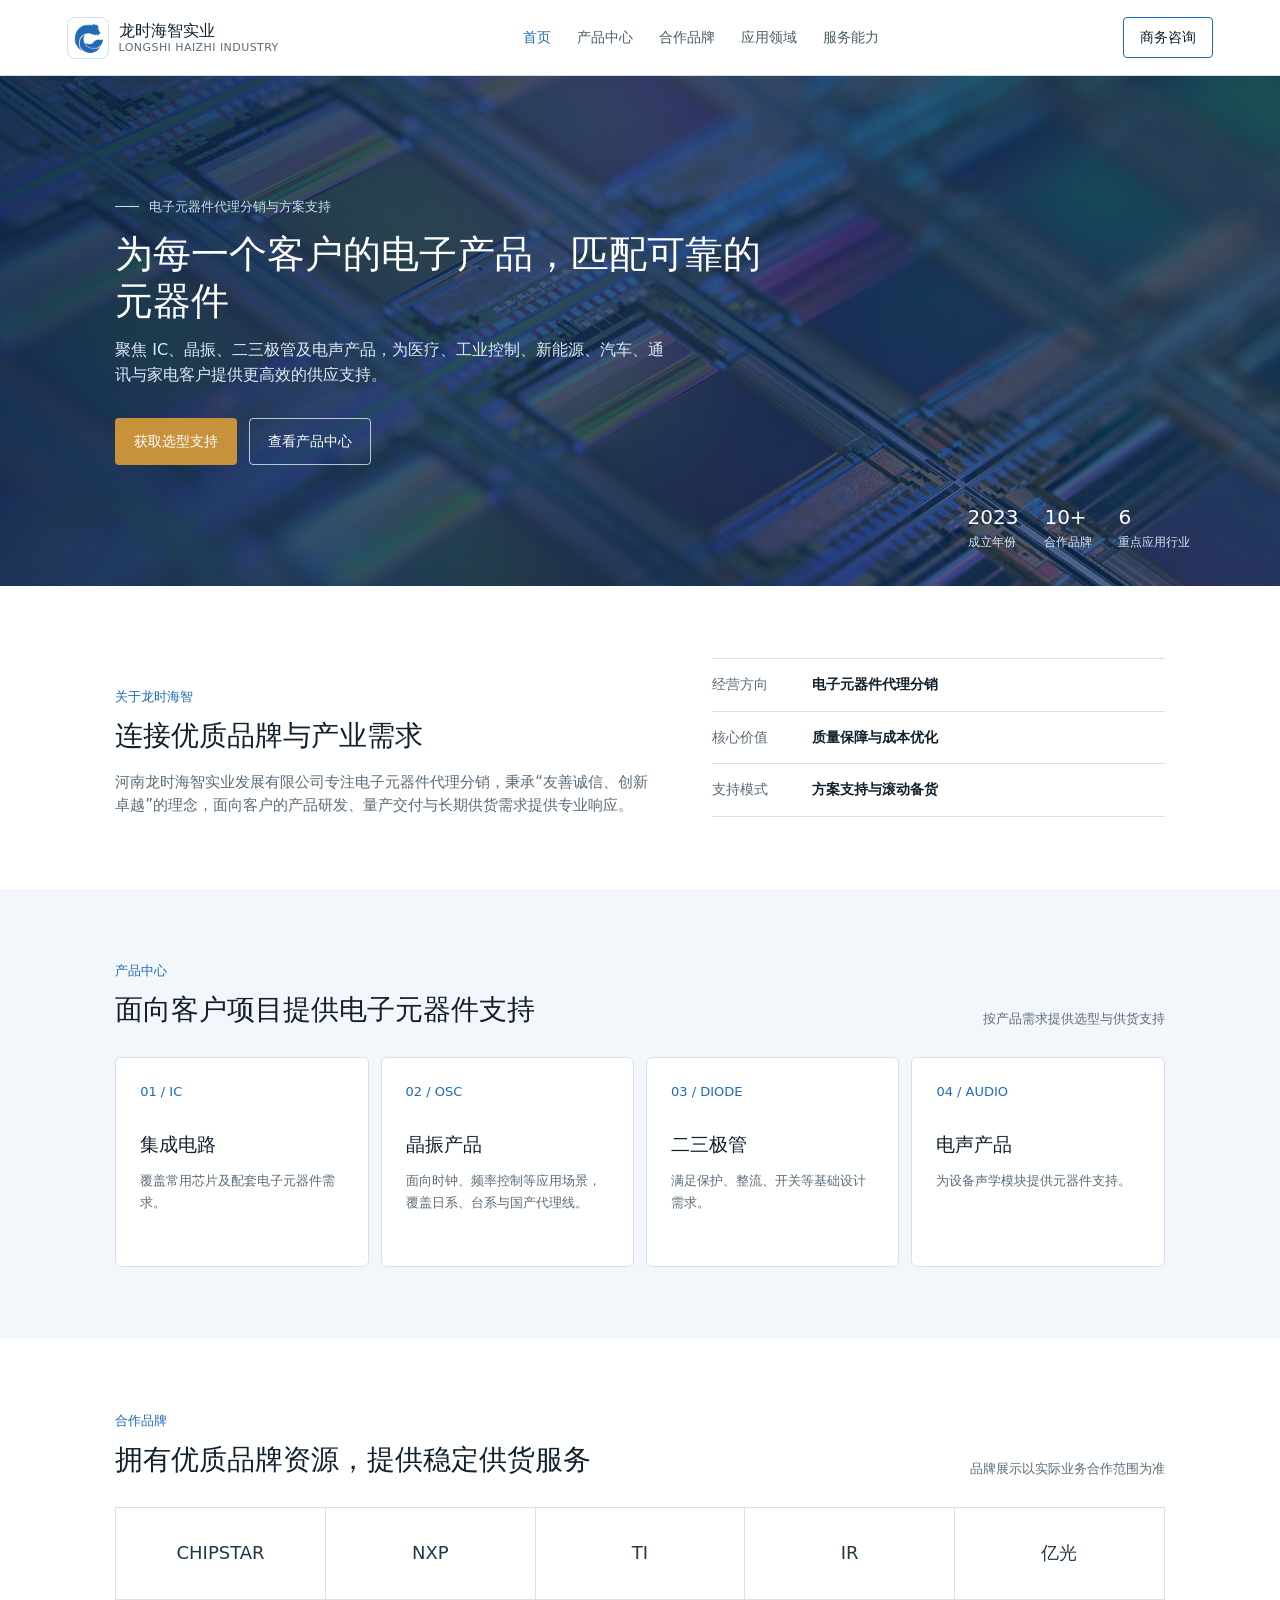
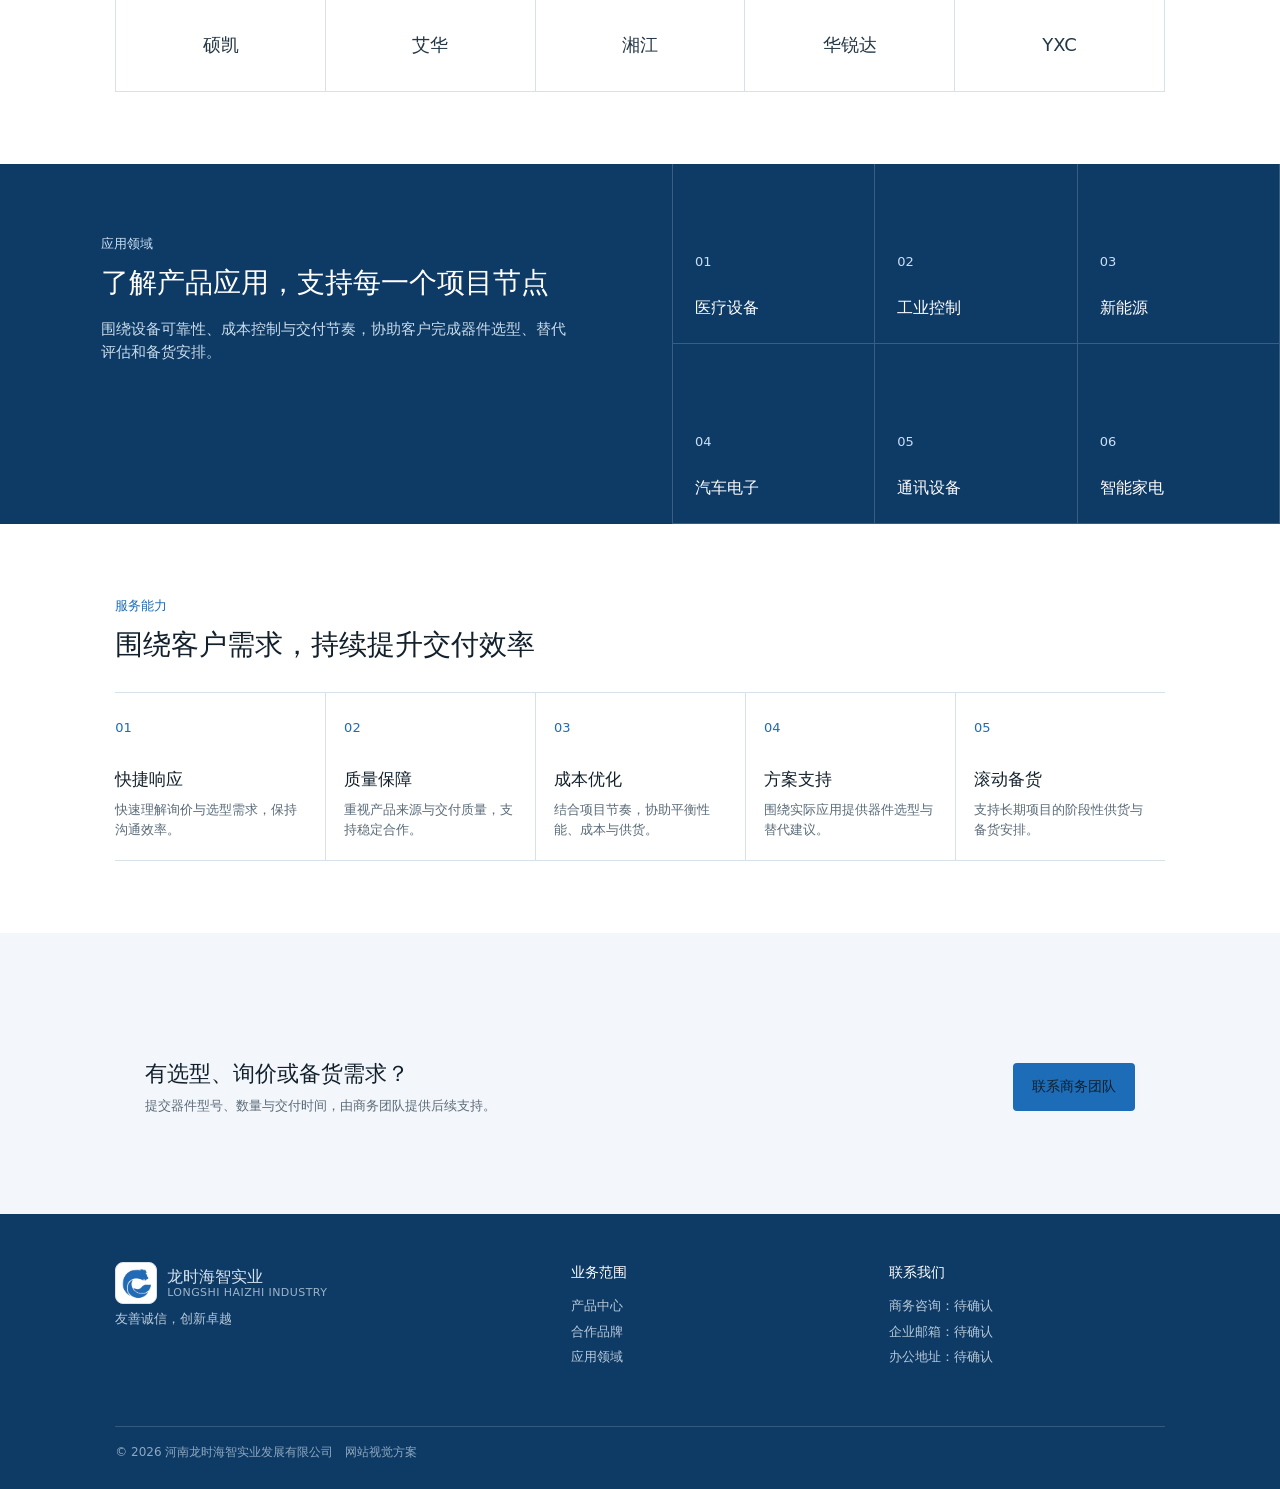
==== index.html @ c87af1c1 "Publish 龙时海智实业 website for GitHub Pages." ====
<!DOCTYPE html>
<html lang="zh-CN">
<head>
  <meta charset="utf-8" />
  <meta name="viewport" content="width=device-width, initial-scale=1" />
  <title>龙时海智实业｜首页</title>
  <link rel="stylesheet" href="assets/site.css" />
</head>
<body class="lh-site">
<main>
    <header class="lh-nav">
      <a class="lh-brand" href="index.html" aria-label="龙时海智首页">
        <img class="lh-mark" src="assets/longshi-haizhi-logo-mark.png" alt="龙时海智 Logo" />
        <span class="lh-brand-copy"><span class="lh-brand-name">龙时海智实业</span><span class="lh-brand-en">LONGSHI HAIZHI INDUSTRY</span></span>
      </a>
      <nav class="lh-links" aria-label="主导航"><a class="active" href="index.html">首页</a><a href="products.html">产品中心</a><a href="brands.html">合作品牌</a><a href="applications.html">应用领域</a><a href="services.html">服务能力</a></nav>
      <details class="lh-menu">
        <summary>菜单</summary>
        <div class="lh-menu-panel"><a class="active" href="index.html">首页</a><a href="products.html">产品中心</a><a href="brands.html">合作品牌</a><a href="applications.html">应用领域</a><a href="services.html">服务能力</a><a href="services.html#contact">商务咨询</a></div>
      </details>
      <a class="lh-nav-contact" href="services.html#contact">商务咨询</a>
    </header>
    <section class="lh-hero lh-hero-home" id="top" aria-labelledby="lh-hero-title">
      <img src="assets/silicon-wafer.jpg" alt="芯片晶圆特写" />
      <div class="lh-hero-copy">
        <div class="lh-kicker">电子元器件代理分销与方案支持</div>
        <h1 id="lh-hero-title">为每一个客户的电子产品，匹配可靠的元器件</h1>
        <p>聚焦 IC、晶振、二三极管及电声产品，为医疗、工业控制、新能源、汽车、通讯与家电客户提供更高效的供应支持。</p>
        <div class="lh-actions">
          <a class="lh-btn lh-btn-primary" href="services.html#contact">获取选型支持</a>
          <a class="lh-btn lh-btn-quiet" href="products.html">查看产品中心</a>
        </div>
      </div>
      <div class="lh-hero-meta" aria-label="企业信息摘要">
        <div><strong>2023</strong>成立年份</div>
        <div><strong>10+</strong>合作品牌</div>
        <div><strong>6</strong>重点应用行业</div>
      </div>
    </section>
    <section class="lh-section lh-intro" aria-labelledby="lh-intro-title">
      <div>
        <div class="lh-label">关于龙时海智</div>
        <h2 id="lh-intro-title">连接优质品牌与产业需求</h2>
        <p>河南龙时海智实业发展有限公司专注电子元器件代理分销，秉承“友善诚信、创新卓越”的理念，面向客户的产品研发、量产交付与长期供货需求提供专业响应。</p>
      </div>
      <div class="lh-intro-list" aria-label="公司定位">
        <div class="lh-intro-item"><span>经营方向</span><strong>电子元器件代理分销</strong></div>
        <div class="lh-intro-item"><span>核心价值</span><strong>质量保障与成本优化</strong></div>
        <div class="lh-intro-item"><span>支持模式</span><strong>方案支持与滚动备货</strong></div>
      </div>
    </section>
    <section class="lh-section lh-soft" id="products" aria-labelledby="lh-products-title">
      <div class="lh-section-head">
        <div><div class="lh-label">产品中心</div><h2 id="lh-products-title">面向客户项目提供电子元器件支持</h2></div>
        <div class="lh-note">按产品需求提供选型与供货支持</div>
      </div>
      <div class="lh-product-grid">
        <a class="lh-card" href="products.html"><div class="lh-card-no">01 / IC</div><h3>集成电路</h3><p>覆盖常用芯片及配套电子元器件需求。</p></a>
        <a class="lh-card" href="products.html#oscillator"><div class="lh-card-no">02 / OSC</div><h3>晶振产品</h3><p>面向时钟、频率控制等应用场景，覆盖日系、台系与国产代理线。</p></a>
        <a class="lh-card" href="products.html"><div class="lh-card-no">03 / DIODE</div><h3>二三极管</h3><p>满足保护、整流、开关等基础设计需求。</p></a>
        <a class="lh-card" href="products.html"><div class="lh-card-no">04 / AUDIO</div><h3>电声产品</h3><p>为设备声学模块提供元器件支持。</p></a>
      </div>
    </section>
    <section class="lh-section" id="brands" aria-labelledby="lh-brands-title">
      <div class="lh-section-head">
        <div><div class="lh-label">合作品牌</div><h2 id="lh-brands-title">拥有优质品牌资源，提供稳定供货服务</h2></div>
        <div class="lh-note">品牌展示以实际业务合作范围为准</div>
      </div>
      <div class="lh-brand-grid" aria-label="合作品牌">
        <div class="lh-brand-tile">CHIPSTAR</div><div class="lh-brand-tile">NXP</div><div class="lh-brand-tile">TI</div><div class="lh-brand-tile">IR</div><div class="lh-brand-tile">亿光</div>
        <div class="lh-brand-tile">硕凯</div><div class="lh-brand-tile">艾华</div><div class="lh-brand-tile">湘江</div><div class="lh-brand-tile">华锐达</div><div class="lh-brand-tile">YXC</div>
      </div>
    </section>
    <section class="lh-apps" id="applications" aria-labelledby="lh-apps-title">
      <div class="lh-app-copy">
        <div class="lh-label">应用领域</div>
        <h2 id="lh-apps-title">了解产品应用，支持每一个项目节点</h2>
        <p>围绕设备可靠性、成本控制与交付节奏，协助客户完成器件选型、替代评估和备货安排。</p>
      </div>
      <div class="lh-app-tiles" aria-label="应用行业">
        <div class="lh-app-tile"><span>01</span><strong>医疗设备</strong></div>
        <div class="lh-app-tile"><span>02</span><strong>工业控制</strong></div>
        <div class="lh-app-tile"><span>03</span><strong>新能源</strong></div>
        <div class="lh-app-tile"><span>04</span><strong>汽车电子</strong></div>
        <div class="lh-app-tile"><span>05</span><strong>通讯设备</strong></div>
        <div class="lh-app-tile"><span>06</span><strong>智能家电</strong></div>
      </div>
    </section>
    <section class="lh-section" id="service" aria-labelledby="lh-service-title">
      <div class="lh-label">服务能力</div>
      <h2 id="lh-service-title">围绕客户需求，持续提升交付效率</h2>
      <div class="lh-service-grid">
        <article class="lh-service-item"><span class="lh-card-no">01</span><strong>快捷响应</strong><p>快速理解询价与选型需求，保持沟通效率。</p></article>
        <article class="lh-service-item"><span class="lh-card-no">02</span><strong>质量保障</strong><p>重视产品来源与交付质量，支持稳定合作。</p></article>
        <article class="lh-service-item"><span class="lh-card-no">03</span><strong>成本优化</strong><p>结合项目节奏，协助平衡性能、成本与供货。</p></article>
        <article class="lh-service-item"><span class="lh-card-no">04</span><strong>方案支持</strong><p>围绕实际应用提供器件选型与替代建议。</p></article>
        <article class="lh-service-item"><span class="lh-card-no">05</span><strong>滚动备货</strong><p>支持长期项目的阶段性供货与备货安排。</p></article>
      </div>
    </section>
    <section class="lh-section lh-soft" id="contact" aria-labelledby="lh-cta-title">
      <div class="lh-cta">
        <div><h2 id="lh-cta-title">有选型、询价或备货需求？</h2><p>提交器件型号、数量与交付时间，由商务团队提供后续支持。</p></div>
        <a class="lh-btn lh-btn-solid" href="services.html#contact">联系商务团队</a>
      </div>
    </section>
    <footer class="lh-footer">
      <div>
        <div class="lh-brand"><img class="lh-mark" src="assets/longshi-haizhi-logo-mark.png" alt="龙时海智 Logo" /><span class="lh-brand-copy"><span class="lh-brand-name">龙时海智实业</span><span class="lh-brand-en">LONGSHI HAIZHI INDUSTRY</span></span></div>
        <p>友善诚信，创新卓越</p>
      </div>
      <div><div class="lh-footer-title">业务范围</div><a href="products.html">产品中心</a><a href="brands.html">合作品牌</a><a href="applications.html">应用领域</a></div>
      <div><div class="lh-footer-title">联系我们</div><p>商务咨询：待确认</p><p>企业邮箱：待确认</p><p>办公地址：待确认</p></div>
      <div class="lh-copyright">© 2026 河南龙时海智实业发展有限公司　网站视觉方案</div>
    </footer>
  </main>
</body>
</html>
---- assets/site.css ----
html, body { margin: 0; background: var(--lh-surface, #ffffff); }
:root {
  --lh-ink: #12202c;
  --lh-muted: #5b6b78;
  --lh-line: #d7e1ea;
  --lh-surface: #ffffff;
  --lh-soft: #f3f7fb;
  --lh-brand: #1c6cb8;
  --lh-brand-dark: #0e3a66;
  --lh-mint: #c9dff3;
  --lh-copper: #c7923a;
}
.lh-site {
  color: var(--lh-ink);
  background: var(--lh-surface);
  font-family: system-ui, -apple-system, "Segoe UI", "PingFang SC", "Hiragino Sans GB", "Microsoft YaHei", "Noto Sans SC", sans-serif;
  line-height: 1.55;
  min-height: 100vh;
}
.lh-site *, .lh-site *::before, .lh-site *::after { box-sizing: border-box; }
.lh-site a { color: inherit; text-decoration: none; }
.lh-nav {
  height: 76px;
  display: flex;
  align-items: center;
  justify-content: space-between;
  gap: 20px;
  padding: 0 5.2%;
  border-bottom: 1px solid var(--lh-line);
  background: #fff;
  position: sticky;
  top: 0;
  z-index: 20;
}
.lh-brand { display: flex; align-items: center; gap: 10px; min-width: 0; }
.lh-mark {
  width: 42px;
  height: 42px;
  object-fit: contain;
  background: #fff;
  border: 1px solid var(--lh-line);
  border-radius: 8px;
  padding: 3px;
  display: block;
}
.lh-brand-copy { display: flex; flex-direction: column; line-height: 1.2; }
.lh-brand-name { font-size: 16px; font-weight: 500; }
.lh-brand-en { color: var(--lh-muted); font-size: 11px; letter-spacing: .04em; }
.lh-links { display: flex; align-items: center; gap: 26px; color: #4a5c66; font-size: 14px; }
.lh-links a.active, .lh-links a:hover { color: var(--lh-brand); font-weight: 500; }
.lh-nav-contact {
  padding: 9px 16px;
  border: 1px solid var(--lh-brand);
  border-radius: 4px;
  color: var(--lh-brand);
  font-size: 14px;
  font-weight: 500;
  white-space: nowrap;
}
.lh-hero {
  position: relative;
  min-height: 320px;
  display: flex;
  align-items: center;
  overflow: hidden;
  color: #fff;
}
.lh-hero.lh-hero-home { min-height: 510px; }
.lh-hero img {
  position: absolute;
  inset: 0;
  width: 100%;
  height: 100%;
  object-fit: cover;
  z-index: 0;
}
.lh-hero::after {
  content: "";
  position: absolute;
  inset: 0;
  background: linear-gradient(90deg, rgba(8,36,72,.86), rgba(14,58,102,.62));
  z-index: 1;
}
.lh-hero-copy { position: relative; z-index: 2; width: min(680px, 100%); margin-left: 9%; padding: 48px 0; }
.lh-kicker { display: flex; align-items: center; gap: 10px; color: var(--lh-mint); font-size: 13px; }
.lh-kicker::before { content: ""; width: 24px; height: 1px; background: var(--lh-mint); }
.lh-hero h1 { margin: 14px 0 12px; font-size: 38px; line-height: 1.25; font-weight: 500; }
.lh-hero p { margin: 0; max-width: 560px; color: #deebf6; font-size: 16px; }
.lh-actions { display: flex; flex-wrap: wrap; gap: 12px; margin-top: 30px; }
.lh-btn {
  display: inline-flex;
  align-items: center;
  gap: 8px;
  padding: 12px 18px;
  border: 1px solid transparent;
  border-radius: 4px;
  font-size: 14px;
  font-weight: 500;
}
.lh-btn-primary { background: var(--lh-copper); color: #201506; }
.lh-btn-quiet { border-color: rgba(255,255,255,.7); color: #fff; }
.lh-btn-solid { background: var(--lh-brand); color: #fff; }
.lh-hero-meta {
  position: absolute;
  right: 7%;
  bottom: 34px;
  z-index: 2;
  display: flex;
  gap: 26px;
  color: #d7e6f3;
  font-size: 12px;
}
.lh-hero-meta strong { display: block; color: #fff; font-size: 20px; font-weight: 500; }
.lh-section { padding: 72px 9%; }
.lh-label { color: var(--lh-brand); font-size: 13px; font-weight: 500; }
.lh-site h2 { margin: 10px 0 16px; font-size: 28px; line-height: 1.35; font-weight: 500; }
.lh-muted { color: var(--lh-muted); }
.lh-intro { display: grid; grid-template-columns: minmax(0,1fr) minmax(280px,.85fr); gap: 64px; align-items: end; }
.lh-intro p { margin: 0; color: var(--lh-muted); font-size: 15px; }
.lh-intro-list { border-top: 1px solid var(--lh-line); }
.lh-intro-item {
  display: grid;
  grid-template-columns: 84px 1fr;
  gap: 16px;
  padding: 15px 0;
  border-bottom: 1px solid var(--lh-line);
  font-size: 14px;
}
.lh-intro-item span { color: var(--lh-muted); }
.lh-section-head { display: flex; align-items: end; justify-content: space-between; gap: 24px; margin-bottom: 28px; }
.lh-section-head h2 { margin-bottom: 0; }
.lh-note { color: var(--lh-muted); font-size: 13px; }
.lh-product-grid, .lh-card-grid { display: grid; grid-template-columns: repeat(4, 1fr); gap: 12px; }
.lh-card {
  min-height: 210px;
  padding: 24px;
  border: 1px solid var(--lh-line);
  border-radius: 6px;
  background: #fff;
}
.lh-card-no { color: var(--lh-brand); font-size: 13px; }
.lh-card h3 { margin: 28px 0 10px; font-size: 19px; font-weight: 500; }
.lh-card p { margin: 0; color: var(--lh-muted); font-size: 13px; line-height: 1.7; }
.lh-tags { display: flex; flex-wrap: wrap; gap: 7px; margin-top: 16px; }
.lh-tags span { padding: 4px 7px; background: #eaf2fa; color: #35597a; font-size: 11px; }
.lh-osc { margin-top: 24px; padding: 24px 28px; border: 1px solid var(--lh-line); background: #fff; }
.lh-osc-head { display: flex; align-items: end; justify-content: space-between; gap: 20px; margin-bottom: 16px; }
.lh-osc-head strong { font-size: 18px; font-weight: 500; }
.lh-osc-grid { display: grid; grid-template-columns: 1fr 1fr; border-top: 1px solid var(--lh-line); }
.lh-osc-item { padding: 14px 0; border-bottom: 1px solid var(--lh-line); font-size: 13px; }
.lh-osc-item:nth-child(odd) { padding-right: 22px; }
.lh-osc-item:nth-child(even) { padding-left: 22px; border-left: 1px solid var(--lh-line); }
.lh-osc-item span { display: block; margin-bottom: 5px; color: var(--lh-brand); font-size: 12px; }
.lh-brand-grid { display: grid; grid-template-columns: repeat(5, 1fr); border-top: 1px solid var(--lh-line); border-left: 1px solid var(--lh-line); }
.lh-brand-tile {
  min-height: 92px;
  display: grid;
  place-items: center;
  border-right: 1px solid var(--lh-line);
  border-bottom: 1px solid var(--lh-line);
  color: #243746;
  font-size: 18px;
  font-weight: 500;
}
.lh-apps { display: grid; grid-template-columns: 1.05fr .95fr; min-height: 360px; background: var(--lh-brand-dark); color: #fff; }
.lh-app-copy { padding: 70px 15%; }
.lh-app-copy .lh-label { color: var(--lh-mint); }
.lh-app-copy p { max-width: 470px; color: #c9dcea; font-size: 15px; }
.lh-app-tiles { display: grid; grid-template-columns: repeat(3, 1fr); border-left: 1px solid rgba(255,255,255,.18); }
.lh-app-tile { display: flex; flex-direction: column; justify-content: flex-end; min-height: 180px; padding: 22px; border-right: 1px solid rgba(255,255,255,.18); border-bottom: 1px solid rgba(255,255,255,.18); }
.lh-app-tile span { color: var(--lh-mint); font-size: 13px; }
.lh-app-tile strong { margin-top: 24px; font-size: 16px; font-weight: 500; }
.lh-service-grid { display: grid; grid-template-columns: repeat(5, 1fr); margin-top: 28px; border-top: 1px solid var(--lh-line); }
.lh-service-item { min-height: 168px; padding: 22px 18px 18px 0; border-bottom: 1px solid var(--lh-line); }
.lh-service-item + .lh-service-item { padding-left: 18px; border-left: 1px solid var(--lh-line); }
.lh-service-item strong { display: block; margin: 26px 0 8px; font-size: 17px; font-weight: 500; }
.lh-service-item p { margin: 0; color: var(--lh-muted); font-size: 13px; }
.lh-process { display: grid; grid-template-columns: repeat(4, 1fr); margin-top: 28px; background: var(--lh-soft); }
.lh-step { min-height: 124px; padding: 20px 22px; border-right: 1px solid var(--lh-line); }
.lh-step:last-child { border-right: 0; }
.lh-step strong { display: block; margin-bottom: 8px; font-size: 15px; font-weight: 500; }
.lh-step p { margin: 0; color: var(--lh-muted); font-size: 12px; }
.lh-cta {
  display: flex;
  justify-content: space-between;
  align-items: center;
  gap: 24px;
  margin-top: 28px;
  padding: 26px 30px;
  background: var(--lh-soft);
}
.lh-cta h2, .lh-cta strong { margin: 0; font-size: 22px; font-weight: 500; }
.lh-cta p { margin: 7px 0 0; color: var(--lh-muted); font-size: 13px; }
.lh-footer {
  display: grid;
  grid-template-columns: 1.2fr .8fr .8fr;
  gap: 42px;
  padding: 48px 9% 28px;
  background: var(--lh-brand-dark);
  color: #d5e3ee;
}
.lh-footer .lh-brand-en { color: #9db4c8; }
.lh-footer-title { margin-bottom: 13px; color: #fff; font-size: 14px; font-weight: 500; }
.lh-footer p, .lh-footer a { display: block; margin: 5px 0; color: #b7c9d8; font-size: 13px; }
.lh-copyright { grid-column: 1 / -1; margin-top: 12px; padding-top: 16px; border-top: 1px solid rgba(255,255,255,.16); color: #8ea8bd; font-size: 12px; }
.lh-soft { background: var(--lh-soft); }
@media (max-width: 900px) {
  .lh-links { display: none; }
  .lh-menu { display: block; }
  .lh-intro, .lh-apps { grid-template-columns: 1fr; }
  .lh-product-grid, .lh-card-grid { grid-template-columns: repeat(2, 1fr); }
  .lh-app-copy { padding: 54px 9%; }
  .lh-app-tiles { border-left: 0; }
  .lh-service-grid { grid-template-columns: repeat(2, 1fr); }
  .lh-service-item + .lh-service-item { padding-left: 0; border-left: 0; }
  .lh-footer { grid-template-columns: 1fr 1fr; }
}
@media (max-width: 640px) {
  .lh-nav { height: 66px; padding: 0 18px; }
  .lh-brand-en { display: none; }
  .lh-hero, .lh-hero.lh-hero-home { min-height: 420px; }
  .lh-hero-copy { margin: 0; padding: 42px 24px 110px; }
  .lh-hero h1 { font-size: 30px; }
  .lh-hero-meta { left: 24px; right: auto; bottom: 24px; }
  .lh-section { padding: 52px 24px; }
  .lh-section-head, .lh-osc-head, .lh-cta { display: block; }
  .lh-product-grid, .lh-card-grid, .lh-osc-grid, .lh-brand-grid, .lh-app-tiles, .lh-service-grid, .lh-process { grid-template-columns: 1fr; }
  .lh-osc-item:nth-child(odd), .lh-osc-item:nth-child(even) { padding: 13px 0; border-left: 0; }
  .lh-cta .lh-btn { margin-top: 16px; }
  .lh-footer { grid-template-columns: 1fr; padding: 42px 24px 24px; }
}

.lh-card:hover { border-color: #9bb8d4; box-shadow: 0 8px 24px rgba(14,58,102,.08); }
.lh-card-grid-3 { grid-template-columns: repeat(3, 1fr); }
.lh-menu { display: none; position: relative; }
.lh-menu summary {
  list-style: none;
  cursor: pointer;
  padding: 8px 12px;
  border: 1px solid var(--lh-brand);
  border-radius: 4px;
  color: var(--lh-brand);
  font-size: 13px;
}
.lh-menu summary::-webkit-details-marker { display: none; }
.lh-menu-panel {
  position: absolute;
  right: 0;
  top: calc(100% + 8px);
  min-width: 180px;
  padding: 10px;
  background: #fff;
  border: 1px solid var(--lh-line);
  border-radius: 6px;
  box-shadow: 0 10px 30px rgba(18,32,44,.12);
  display: grid;
  gap: 6px;
}
.lh-menu-panel a { padding: 8px 10px; color: #4a5c66; font-size: 14px; }
.lh-menu-panel a.active, .lh-menu-panel a:hover { color: var(--lh-brand); background: var(--lh-soft); }
@media (max-width: 900px) {
  .lh-card-grid-3 { grid-template-columns: 1fr; }
}

@media (max-width: 900px) {
  .lh-menu { display: block; }
}
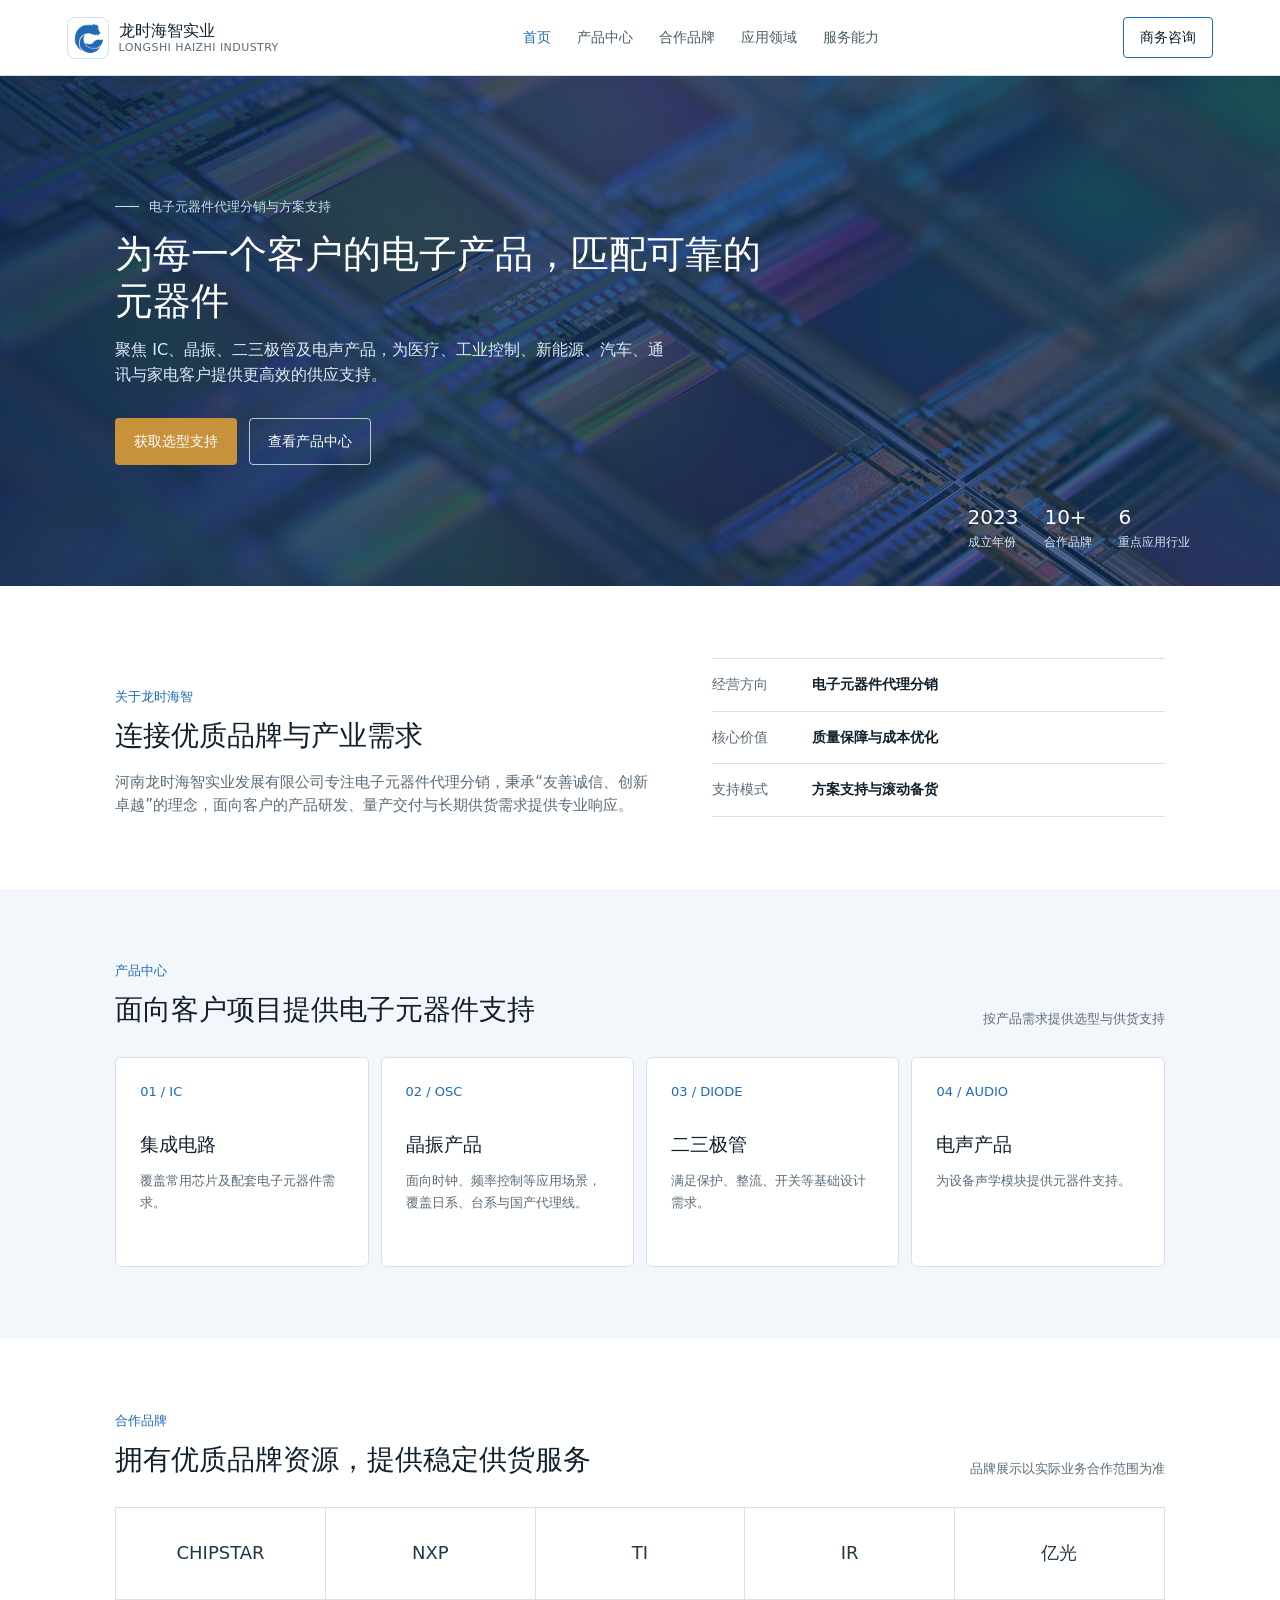
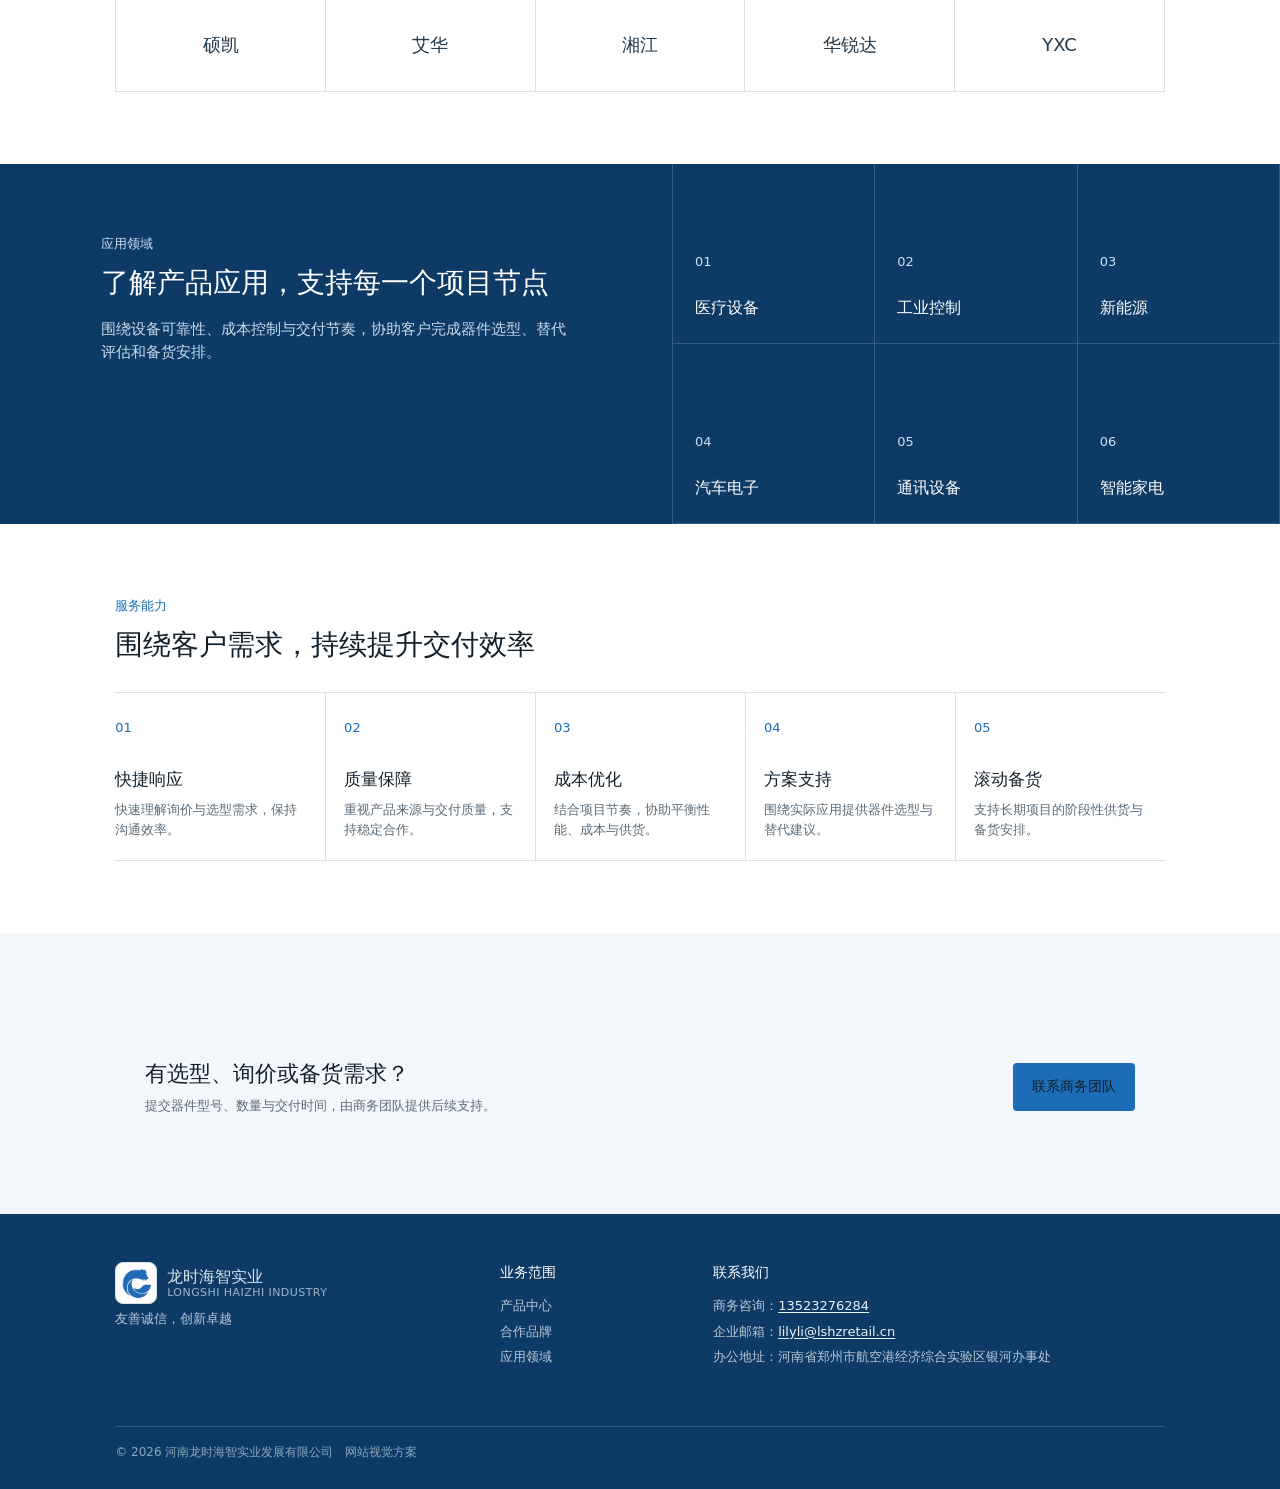
==== commit 342f9cb1: "Update crystal brand groups and publish official contact details. Merge the two domestic oscillator " ====
--- a/index.html
+++ b/index.html
@@ -109,7 +109,7 @@
         <p>友善诚信，创新卓越</p>
       </div>
       <div><div class="lh-footer-title">业务范围</div><a href="products.html">产品中心</a><a href="brands.html">合作品牌</a><a href="applications.html">应用领域</a></div>
-      <div><div class="lh-footer-title">联系我们</div><p>商务咨询：待确认</p><p>企业邮箱：待确认</p><p>办公地址：待确认</p></div>
+      <div><div class="lh-footer-title">联系我们</div><p>商务咨询：<a href="tel:13523276284">13523276284</a></p><p>企业邮箱：<a href="mailto:lilyli@lshzretail.cn">lilyli@lshzretail.cn</a></p><p>办公地址：河南省郑州市航空港经济综合实验区银河办事处</p></div>
       <div class="lh-copyright">© 2026 河南龙时海智实业发展有限公司　网站视觉方案</div>
     </footer>
   </main>
--- a/assets/site.css
+++ b/assets/site.css
@@ -151,6 +151,7 @@
 .lh-osc-item:nth-child(odd) { padding-right: 22px; }
 .lh-osc-item:nth-child(even) { padding-left: 22px; border-left: 1px solid var(--lh-line); }
 .lh-osc-item span { display: block; margin-bottom: 5px; color: var(--lh-brand); font-size: 12px; }
+.lh-osc-item strong { word-break: keep-all; }
 .lh-brand-grid { display: grid; grid-template-columns: repeat(5, 1fr); border-top: 1px solid var(--lh-line); border-left: 1px solid var(--lh-line); }
 .lh-brand-tile {
   min-height: 92px;
@@ -193,7 +194,7 @@
 .lh-cta p { margin: 7px 0 0; color: var(--lh-muted); font-size: 13px; }
 .lh-footer {
   display: grid;
-  grid-template-columns: 1.2fr .8fr .8fr;
+  grid-template-columns: 1.1fr .55fr 1.45fr;
   gap: 42px;
   padding: 48px 9% 28px;
   background: var(--lh-brand-dark);
@@ -224,6 +225,7 @@
   .lh-hero-meta { left: 24px; right: auto; bottom: 24px; }
   .lh-section { padding: 52px 24px; }
   .lh-section-head, .lh-osc-head, .lh-cta { display: block; }
+  .lh-osc-head .lh-note { display: block; margin-top: 6px; }
   .lh-product-grid, .lh-card-grid, .lh-osc-grid, .lh-brand-grid, .lh-app-tiles, .lh-service-grid, .lh-process { grid-template-columns: 1fr; }
   .lh-osc-item:nth-child(odd), .lh-osc-item:nth-child(even) { padding: 13px 0; border-left: 0; }
   .lh-cta .lh-btn { margin-top: 16px; }
@@ -265,3 +267,25 @@
 @media (max-width: 900px) {
   .lh-menu { display: block; }
 }
+
+.lh-osc-item.lh-osc-item-wide {
+  grid-column: 1 / -1;
+  padding-left: 0;
+  padding-right: 0;
+  border-left: 0;
+}
+.lh-footer p a {
+  display: inline;
+  color: #e8f2fa;
+  text-decoration: underline;
+  text-underline-offset: 2px;
+}
+.lh-footer p a:hover { color: #fff; }
+.lh-contact-details { margin-top: 14px; }
+.lh-contact-details p { margin: 4px 0; }
+.lh-contact-details a {
+  color: var(--lh-brand);
+  text-decoration: underline;
+  text-underline-offset: 2px;
+}
+.lh-contact-details a:hover { color: var(--lh-brand-dark); }
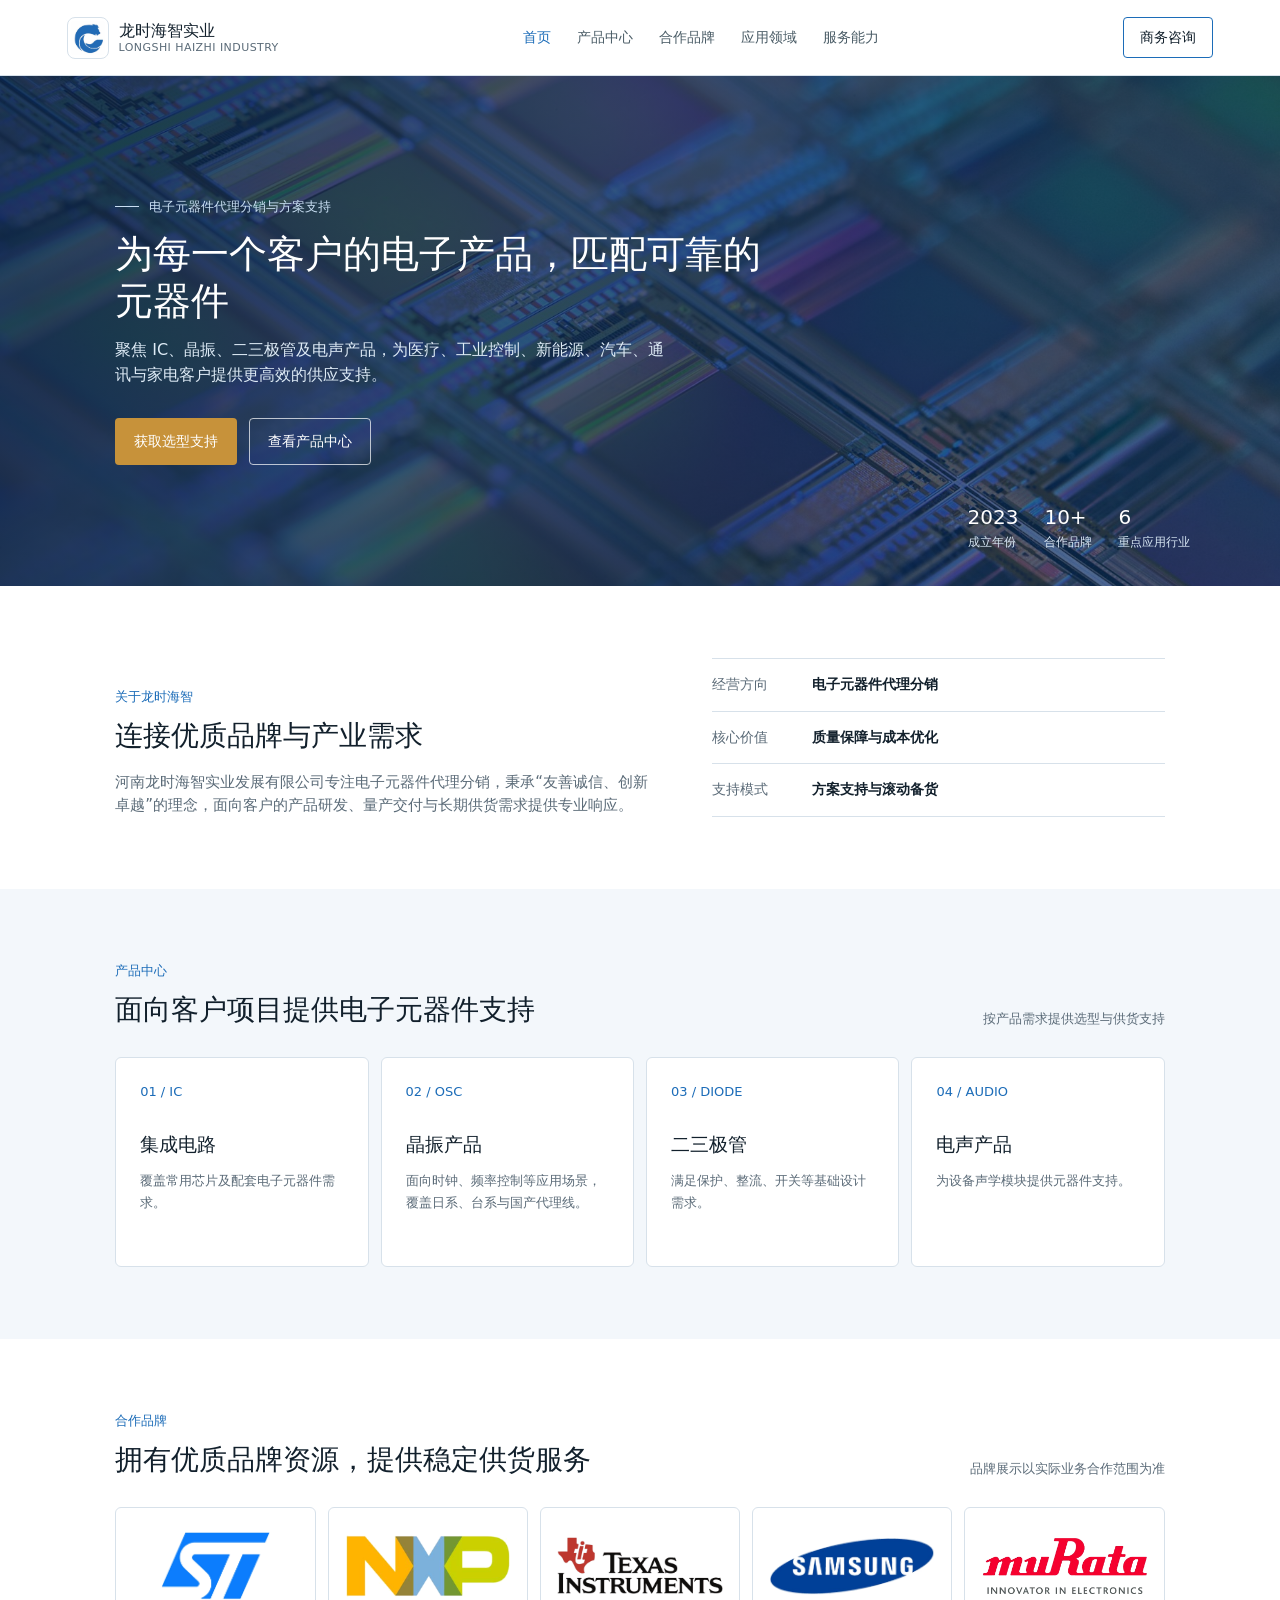
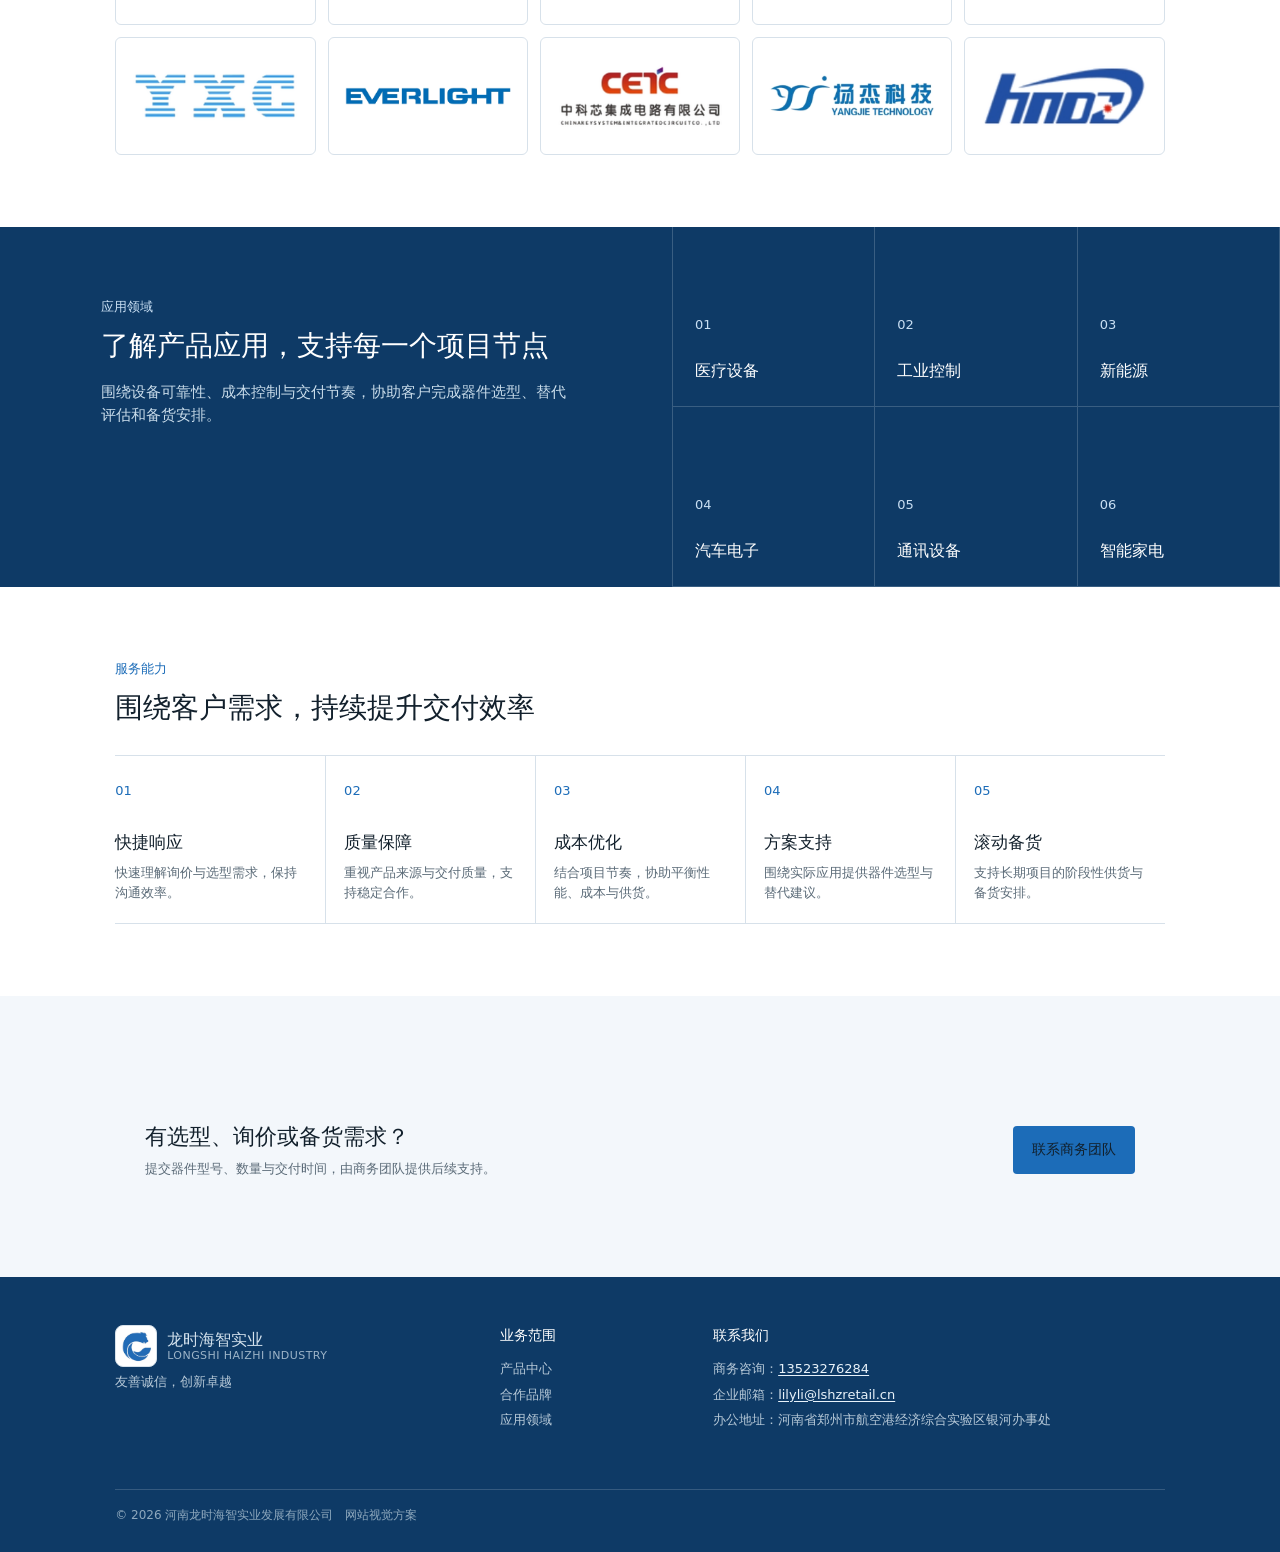
==== commit b4904084: "Replace the partner brand text grid with a logo wall. Add the ten supplied brand logos, trimmed and " ====
--- a/index.html
+++ b/index.html
@@ -67,8 +67,16 @@
         <div class="lh-note">品牌展示以实际业务合作范围为准</div>
       </div>
       <div class="lh-brand-grid" aria-label="合作品牌">
-        <div class="lh-brand-tile">CHIPSTAR</div><div class="lh-brand-tile">NXP</div><div class="lh-brand-tile">TI</div><div class="lh-brand-tile">IR</div><div class="lh-brand-tile">亿光</div>
-        <div class="lh-brand-tile">硕凯</div><div class="lh-brand-tile">艾华</div><div class="lh-brand-tile">湘江</div><div class="lh-brand-tile">华锐达</div><div class="lh-brand-tile">YXC</div>
+        <div class="lh-brand-tile"><img src="assets/brands/st.png" alt="ST" /></div>
+        <div class="lh-brand-tile"><img src="assets/brands/nxp.png" alt="NXP" /></div>
+        <div class="lh-brand-tile"><img src="assets/brands/ti.png" alt="Texas Instruments" /></div>
+        <div class="lh-brand-tile"><img src="assets/brands/samsung.png" alt="SAMSUNG" /></div>
+        <div class="lh-brand-tile"><img src="assets/brands/murata.png" alt="Murata" /></div>
+        <div class="lh-brand-tile"><img src="assets/brands/yxc.png" alt="YXC" /></div>
+        <div class="lh-brand-tile"><img src="assets/brands/everlight.png" alt="EVERLIGHT 亿光" /></div>
+        <div class="lh-brand-tile"><img src="assets/brands/cetc.png" alt="中科芯 CETC" /></div>
+        <div class="lh-brand-tile"><img src="assets/brands/yangjie.png" alt="扬杰科技" /></div>
+        <div class="lh-brand-tile"><img src="assets/brands/huaneng.png" alt="华能" /></div>
       </div>
     </section>
     <section class="lh-apps" id="applications" aria-labelledby="lh-apps-title">
--- a/assets/site.css
+++ b/assets/site.css
@@ -152,16 +152,29 @@
 .lh-osc-item:nth-child(even) { padding-left: 22px; border-left: 1px solid var(--lh-line); }
 .lh-osc-item span { display: block; margin-bottom: 5px; color: var(--lh-brand); font-size: 12px; }
 .lh-osc-item strong { word-break: keep-all; }
-.lh-brand-grid { display: grid; grid-template-columns: repeat(5, 1fr); border-top: 1px solid var(--lh-line); border-left: 1px solid var(--lh-line); }
+.lh-brand-grid {
+  display: grid;
+  grid-template-columns: repeat(5, 1fr);
+  gap: 12px;
+}
 .lh-brand-tile {
-  min-height: 92px;
-  display: grid;
-  place-items: center;
-  border-right: 1px solid var(--lh-line);
-  border-bottom: 1px solid var(--lh-line);
-  color: #243746;
-  font-size: 18px;
-  font-weight: 500;
+  display: flex;
+  align-items: center;
+  justify-content: center;
+  min-height: 118px;
+  height: 118px;
+  padding: 18px 16px;
+  background: #fff;
+  border: 1px solid var(--lh-line);
+  border-radius: 6px;
+}
+.lh-brand-tile img {
+  display: block;
+  width: auto;
+  height: auto;
+  max-width: 100%;
+  max-height: 68px;
+  object-fit: contain;
 }
 .lh-apps { display: grid; grid-template-columns: 1.05fr .95fr; min-height: 360px; background: var(--lh-brand-dark); color: #fff; }
 .lh-app-copy { padding: 70px 15%; }
@@ -226,7 +239,7 @@
   .lh-section { padding: 52px 24px; }
   .lh-section-head, .lh-osc-head, .lh-cta { display: block; }
   .lh-osc-head .lh-note { display: block; margin-top: 6px; }
-  .lh-product-grid, .lh-card-grid, .lh-osc-grid, .lh-brand-grid, .lh-app-tiles, .lh-service-grid, .lh-process { grid-template-columns: 1fr; }
+  .lh-product-grid, .lh-card-grid, .lh-osc-grid, .lh-app-tiles, .lh-service-grid, .lh-process { grid-template-columns: 1fr; }
   .lh-osc-item:nth-child(odd), .lh-osc-item:nth-child(even) { padding: 13px 0; border-left: 0; }
   .lh-cta .lh-btn { margin-top: 16px; }
   .lh-footer { grid-template-columns: 1fr; padding: 42px 24px 24px; }
@@ -289,3 +302,12 @@
   text-underline-offset: 2px;
 }
 .lh-contact-details a:hover { color: var(--lh-brand-dark); }
+
+@media (max-width: 900px) {
+  .lh-brand-grid { grid-template-columns: repeat(3, 1fr); }
+}
+@media (max-width: 640px) {
+  .lh-brand-grid { grid-template-columns: repeat(2, 1fr); }
+  .lh-brand-tile { min-height: 104px; height: 104px; padding: 14px 12px; }
+  .lh-brand-tile img { max-height: 58px; }
+}
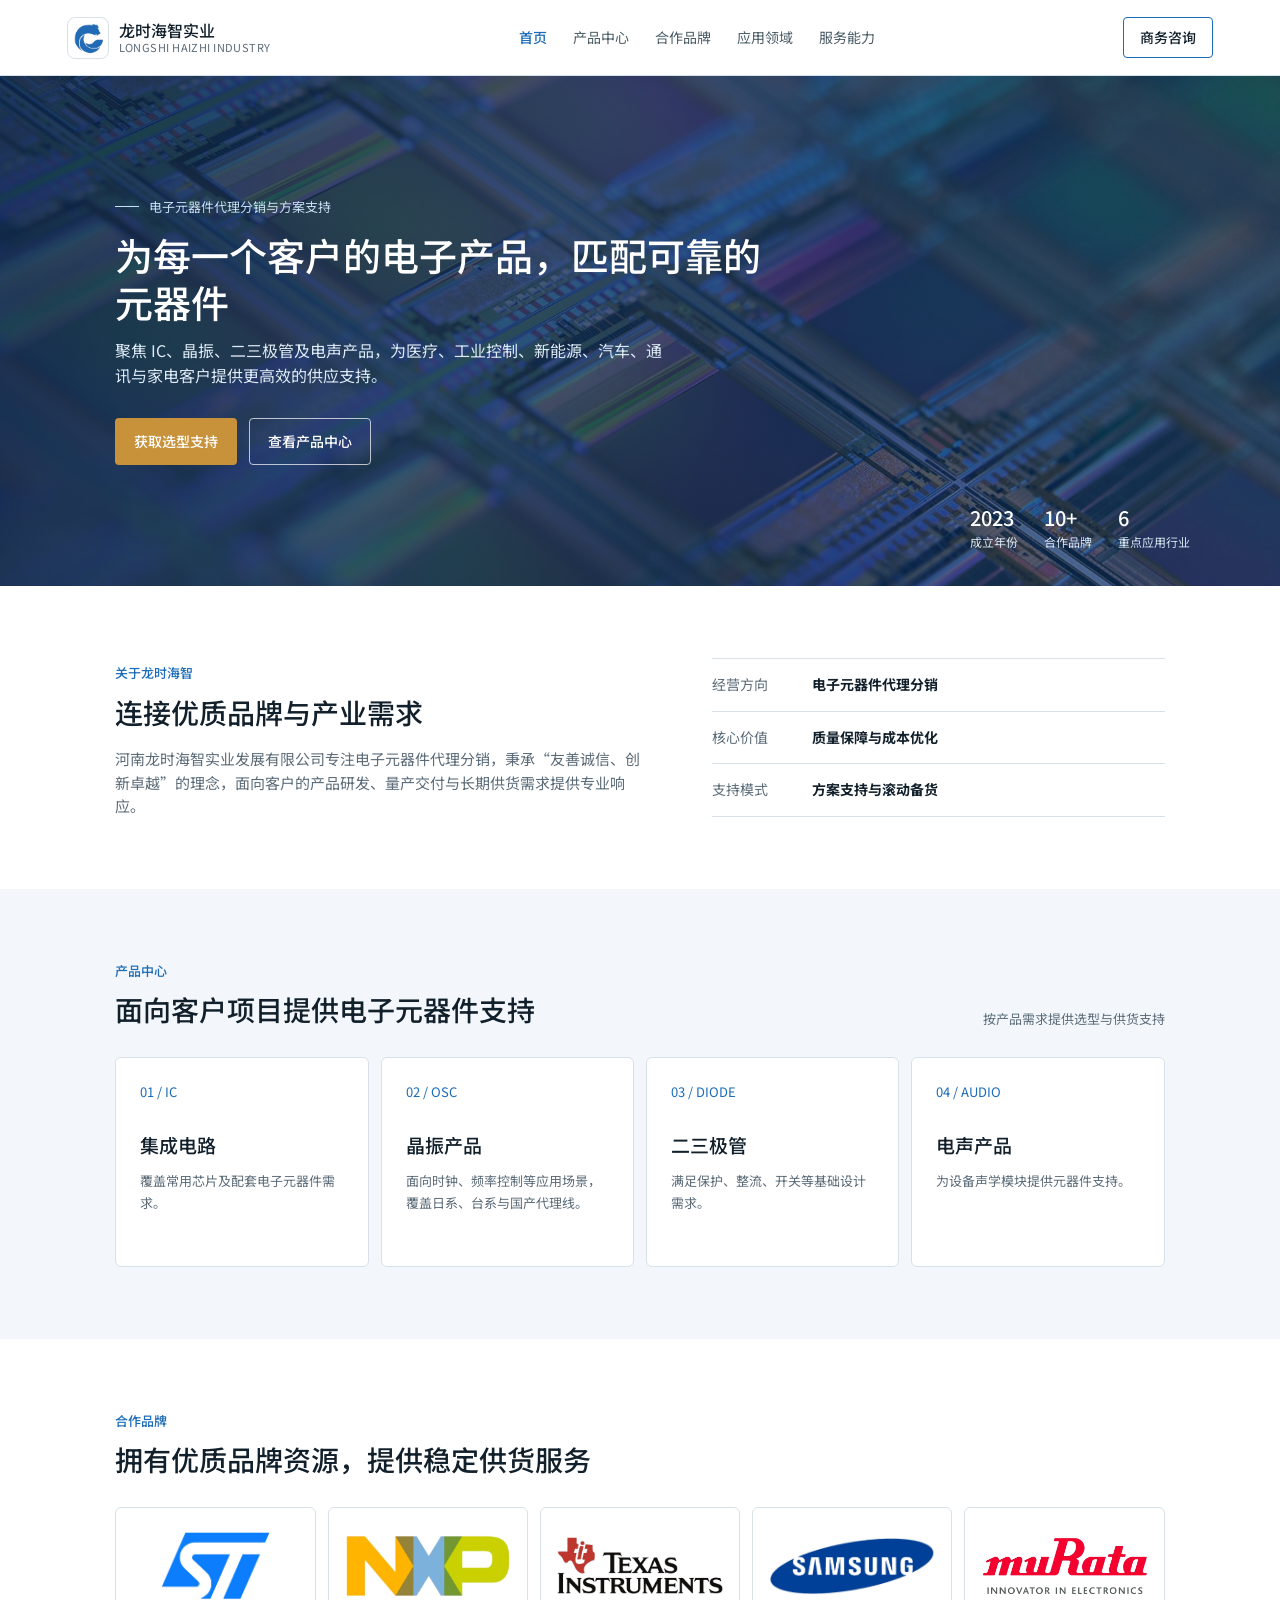
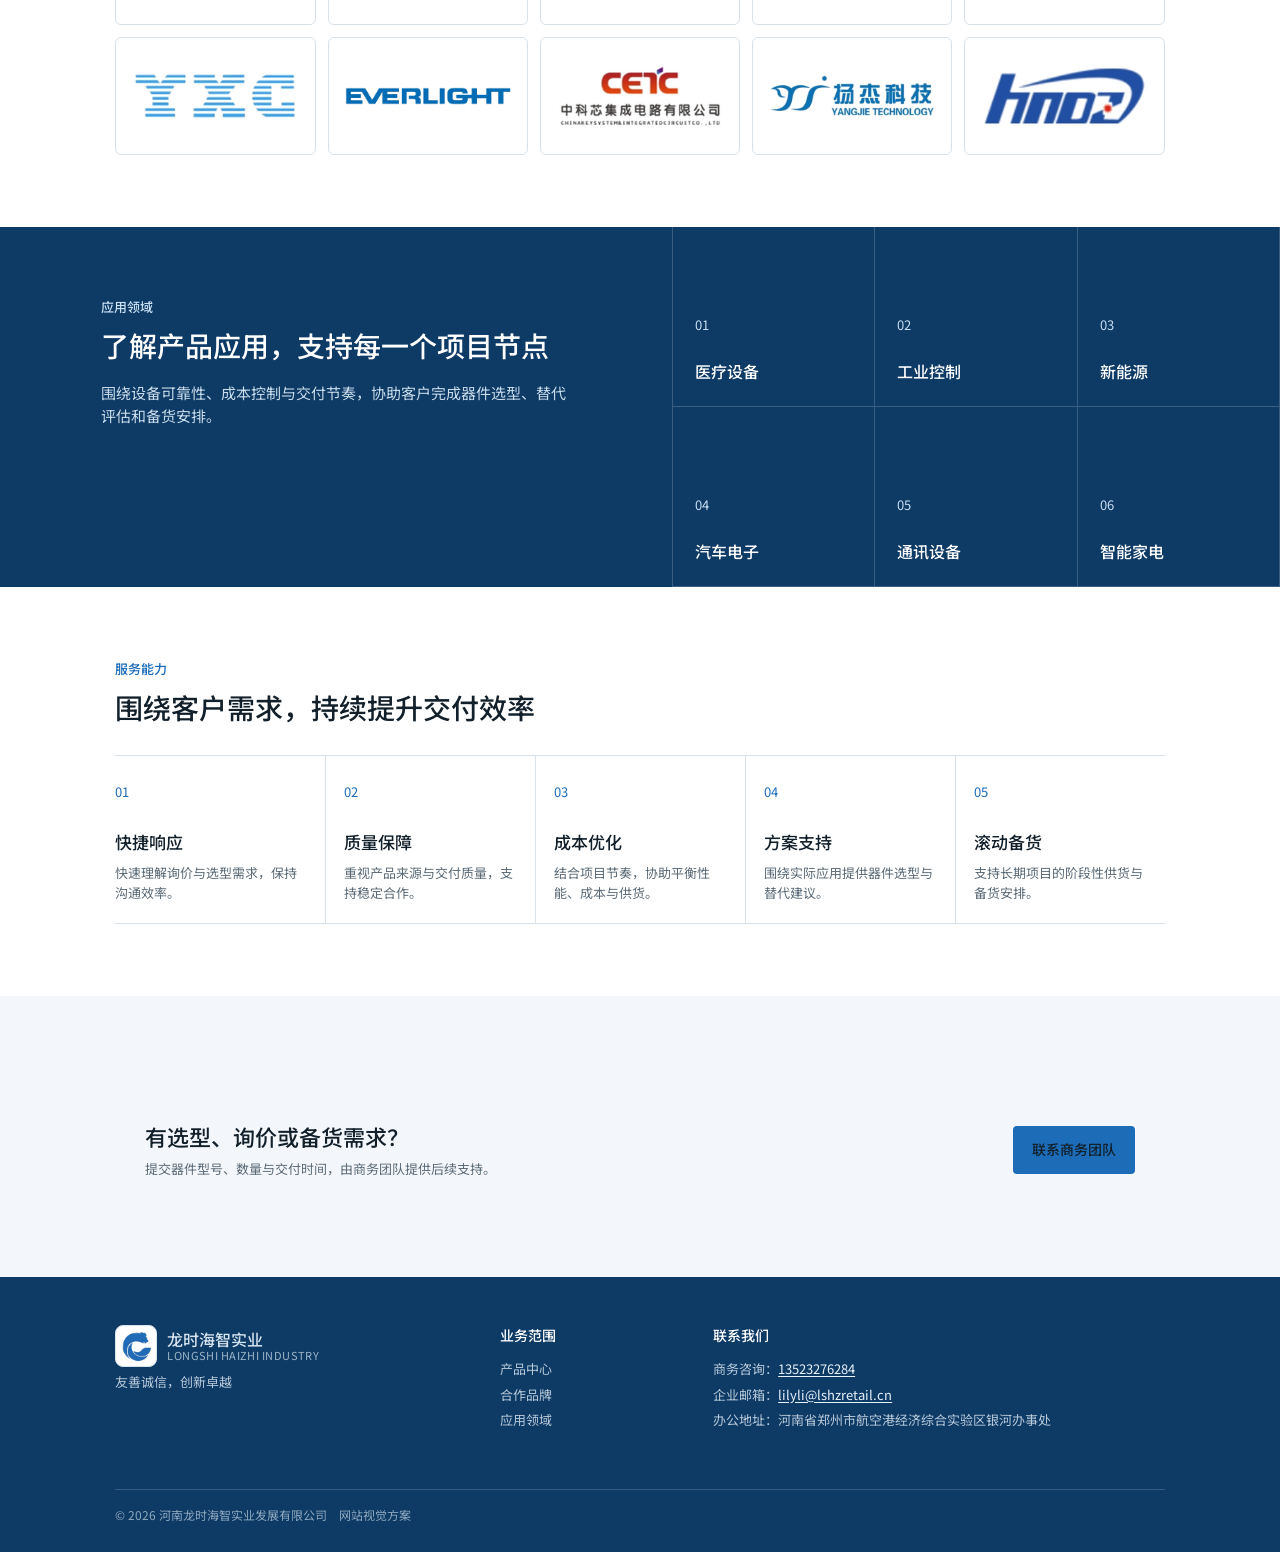
==== commit 7f91fe25: "Remove the brand-display disclaimer and self-host Noto Sans SC. Drop the homepage note in the partne" ====
--- a/index.html
+++ b/index.html
@@ -64,7 +64,6 @@
     <section class="lh-section" id="brands" aria-labelledby="lh-brands-title">
       <div class="lh-section-head">
         <div><div class="lh-label">合作品牌</div><h2 id="lh-brands-title">拥有优质品牌资源，提供稳定供货服务</h2></div>
-        <div class="lh-note">品牌展示以实际业务合作范围为准</div>
       </div>
       <div class="lh-brand-grid" aria-label="合作品牌">
         <div class="lh-brand-tile"><img src="assets/brands/st.png" alt="ST" /></div>
--- a/assets/site.css
+++ b/assets/site.css
@@ -10,10 +10,32 @@
   --lh-mint: #c9dff3;
   --lh-copper: #c7923a;
 }
+@font-face {
+  font-family: "Noto Sans SC";
+  src: url("fonts/NotoSansSC-Regular.woff2") format("woff2");
+  font-weight: 400;
+  font-style: normal;
+  font-display: swap;
+}
+@font-face {
+  font-family: "Noto Sans SC";
+  src: url("fonts/NotoSansSC-Medium.woff2") format("woff2");
+  font-weight: 500;
+  font-style: normal;
+  font-display: swap;
+}
+@font-face {
+  font-family: "Noto Sans SC";
+  src: url("fonts/NotoSansSC-Bold.woff2") format("woff2");
+  font-weight: 700;
+  font-style: normal;
+  font-display: swap;
+}
+
 .lh-site {
   color: var(--lh-ink);
   background: var(--lh-surface);
-  font-family: system-ui, -apple-system, "Segoe UI", "PingFang SC", "Hiragino Sans GB", "Microsoft YaHei", "Noto Sans SC", sans-serif;
+  font-family: "Noto Sans SC", sans-serif;
   line-height: 1.55;
   min-height: 100vh;
 }
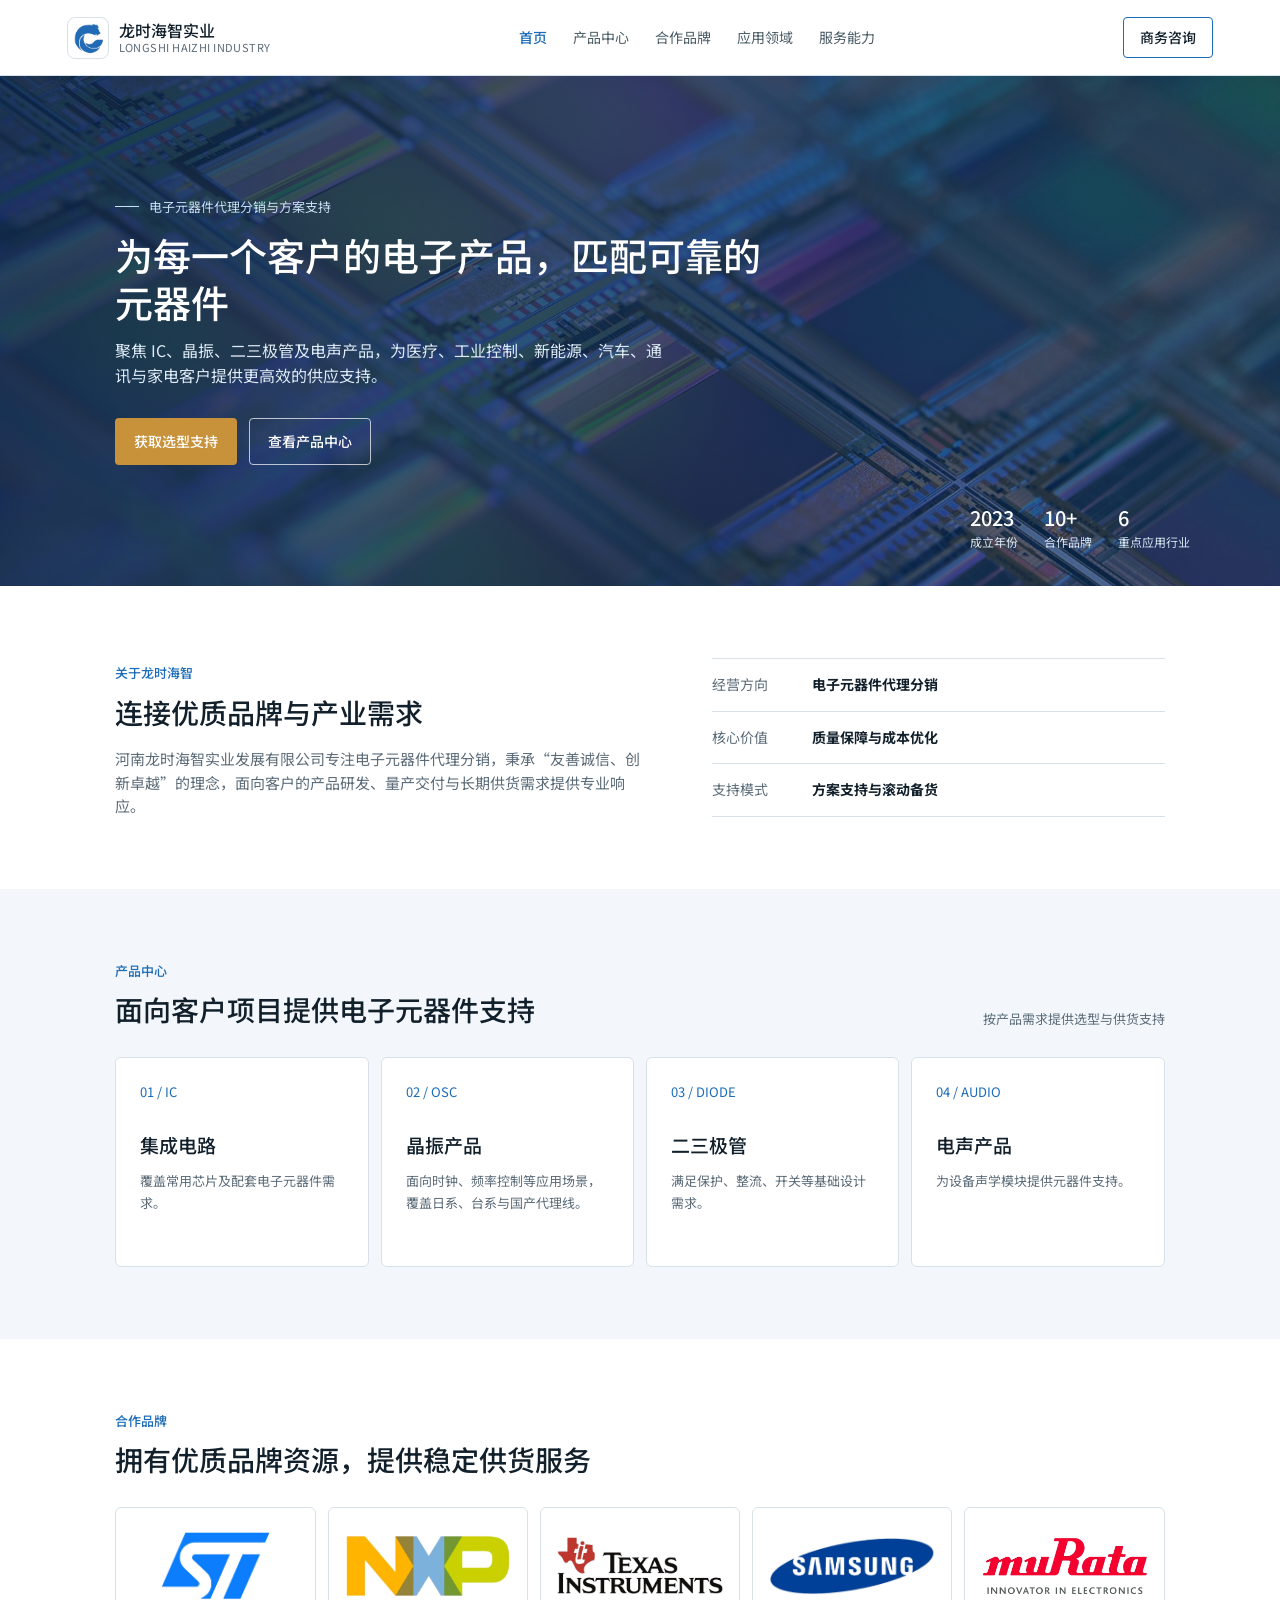
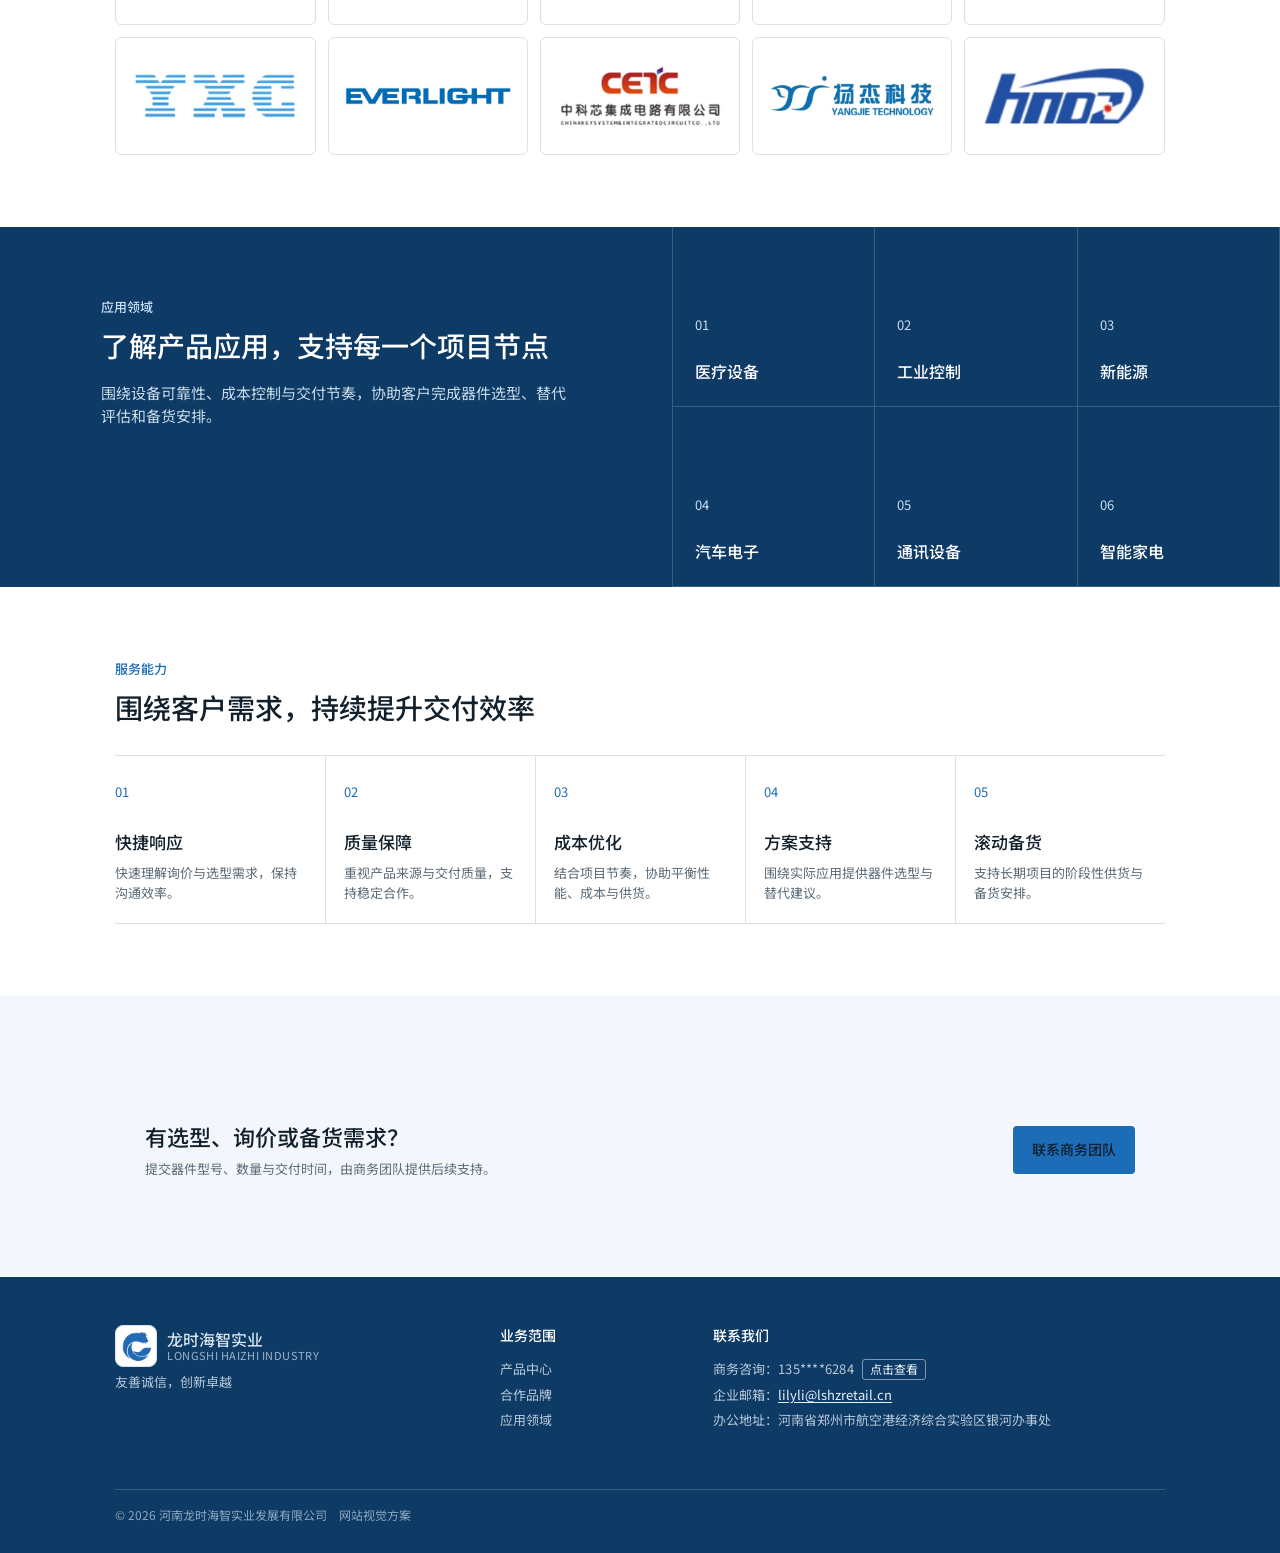
==== commit 8a85be1b: "Hide the business phone number until it is clicked. Show a masked number and a 点击查看 control in every" ====
--- a/index.html
+++ b/index.html
@@ -116,9 +116,11 @@
         <p>友善诚信，创新卓越</p>
       </div>
       <div><div class="lh-footer-title">业务范围</div><a href="products.html">产品中心</a><a href="brands.html">合作品牌</a><a href="applications.html">应用领域</a></div>
-      <div><div class="lh-footer-title">联系我们</div><p>商务咨询：<a href="tel:13523276284">13523276284</a></p><p>企业邮箱：<a href="mailto:lilyli@lshzretail.cn">lilyli@lshzretail.cn</a></p><p>办公地址：河南省郑州市航空港经济综合实验区银河办事处</p></div>
+      <div><div class="lh-footer-title">联系我们</div><p>商务咨询：<span class="lh-phone" data-phone><span class="lh-phone-mask">135****6284</span><button type="button" class="lh-phone-reveal" aria-label="显示完整电话号码">点击查看</button></span></p><p>企业邮箱：<a href="mailto:lilyli@lshzretail.cn">lilyli@lshzretail.cn</a></p><p>办公地址：河南省郑州市航空港经济综合实验区银河办事处</p></div>
       <div class="lh-copyright">© 2026 河南龙时海智实业发展有限公司　网站视觉方案</div>
     </footer>
   </main>
+
+  <script src="assets/site.js" defer></script>
 </body>
 </html>
--- a/assets/site.css
+++ b/assets/site.css
@@ -333,3 +333,60 @@
   .lh-brand-tile { min-height: 104px; height: 104px; padding: 14px 12px; }
   .lh-brand-tile img { max-height: 58px; }
 }
+
+.lh-phone {
+  display: inline;
+}
+.lh-phone-mask { letter-spacing: .02em; }
+.lh-phone-reveal {
+  display: none;
+  margin-left: 8px;
+  padding: 1px 7px;
+  border: 1px solid currentColor;
+  border-radius: 3px;
+  background: transparent;
+  color: inherit;
+  font-family: inherit;
+  font-size: 12px;
+  font-weight: 400;
+  line-height: 1.4;
+  cursor: pointer;
+  vertical-align: baseline;
+}
+html.lh-js .lh-phone-reveal { display: inline; }
+.lh-phone-reveal:hover,
+.lh-phone-reveal:focus-visible {
+  outline: none;
+}
+.lh-footer .lh-phone-reveal {
+  color: #e8f2fa;
+  border-color: rgba(232, 242, 250, .5);
+}
+.lh-footer .lh-phone-reveal:hover,
+.lh-footer .lh-phone-reveal:focus-visible {
+  color: #fff;
+  border-color: #fff;
+}
+.lh-contact-details .lh-phone-reveal {
+  color: var(--lh-brand);
+  border-color: var(--lh-brand);
+}
+.lh-contact-details .lh-phone-reveal:hover,
+.lh-contact-details .lh-phone-reveal:focus-visible {
+  color: var(--lh-brand-dark);
+  border-color: var(--lh-brand-dark);
+}
+.lh-footer p .lh-phone,
+.lh-footer p .lh-phone-mask,
+.lh-footer p .lh-phone-link,
+.lh-contact-details .lh-phone,
+.lh-contact-details .lh-phone-mask,
+.lh-contact-details .lh-phone-link {
+  display: inline;
+}
+button.lh-btn {
+  font-family: inherit;
+  cursor: pointer;
+  appearance: none;
+  -webkit-appearance: none;
+}
